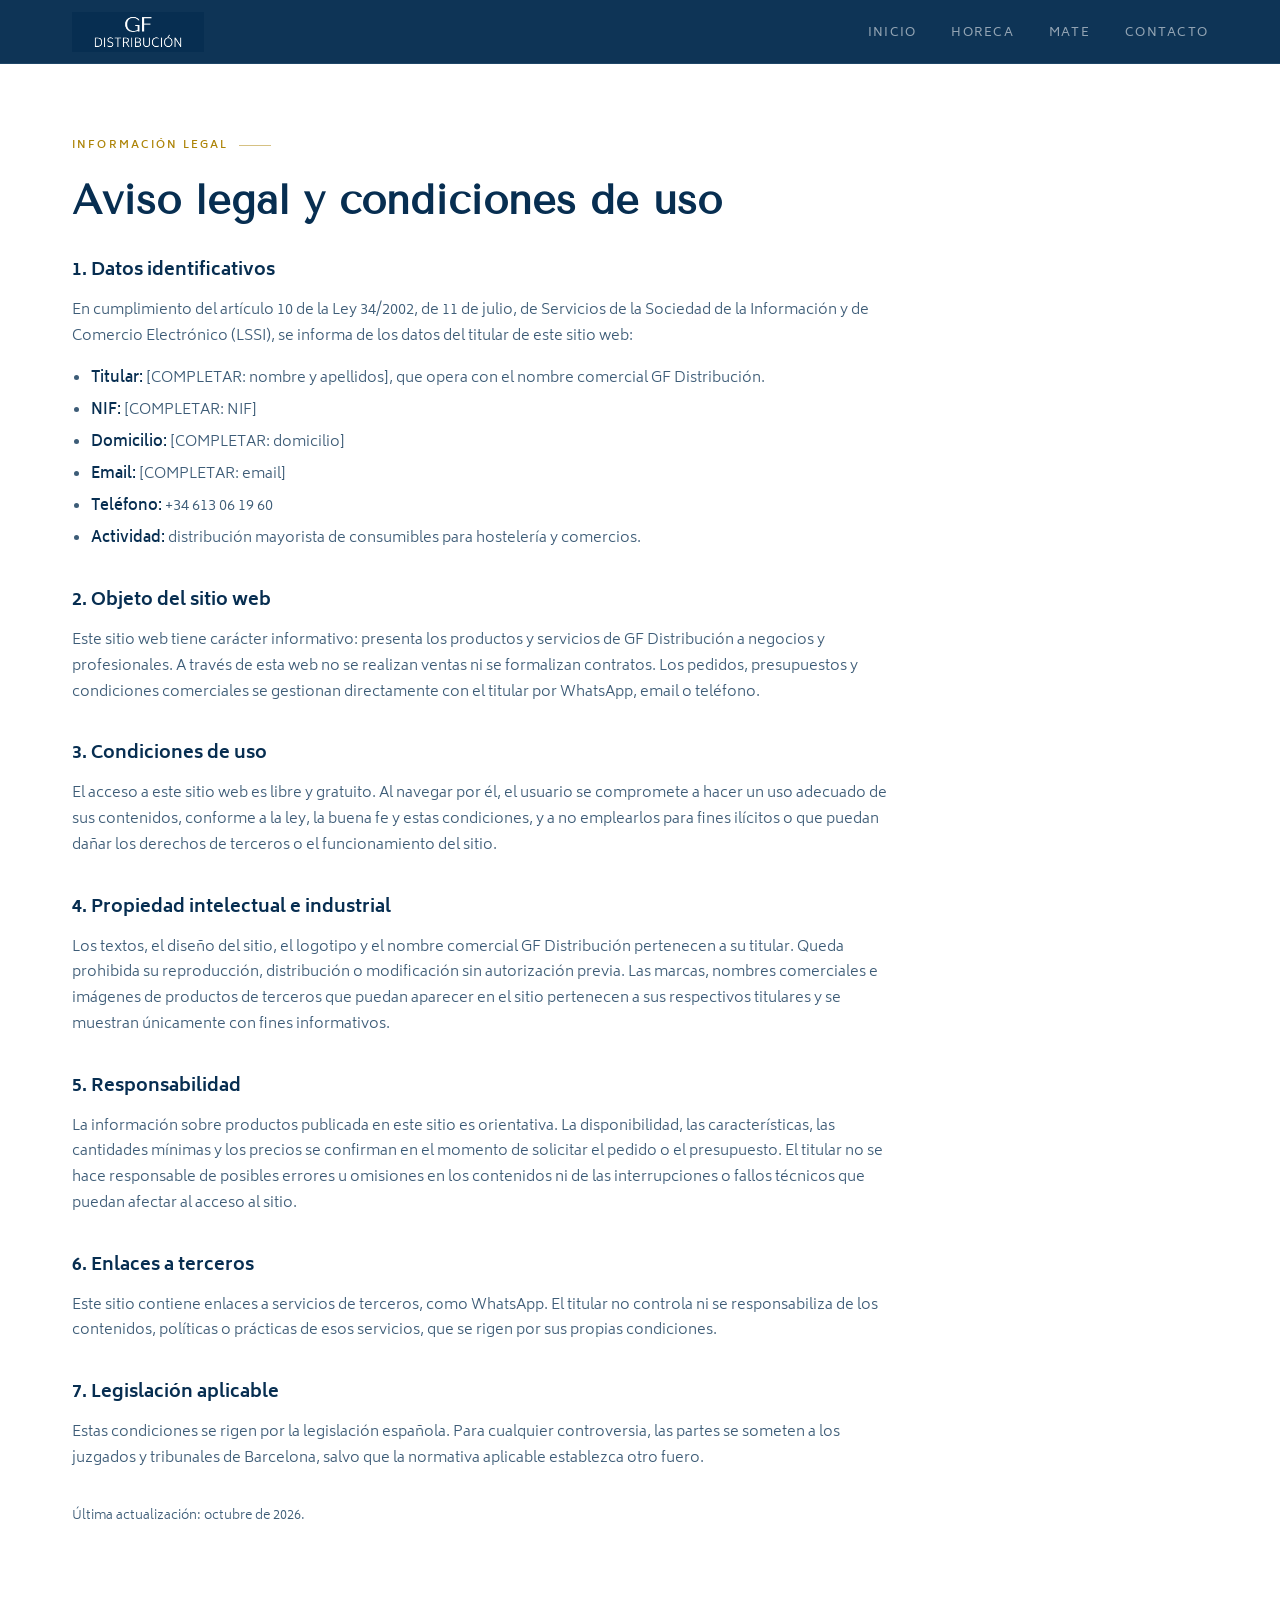
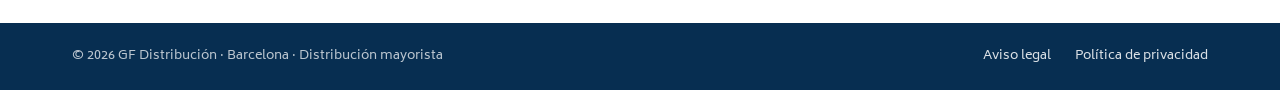
==== aviso-legal.html @ ede57067 "Add files via upload" ====
<!DOCTYPE html>
<html lang="es">
<head>
  <meta charset="UTF-8">
  <meta name="viewport" content="width=device-width, initial-scale=1.0">
  <link rel="icon" href="img/Corporativo/Icono_web_rounded.png" type="image/png">
  <link rel="shortcut icon" href="img/Corporativo/Icono_web_rounded.png" type="image/png">
  <title>Aviso legal — GF Distribución</title>
  <meta name="description" content="Aviso legal y condiciones de uso del sitio web de GF Distribución.">
  <meta name="robots" content="noindex, follow">
  <meta name="theme-color" content="#072e51">
  <link rel="preconnect" href="https://fonts.googleapis.com">
  <link href="https://fonts.googleapis.com/css2?family=Biryani:wght@300;400;500;600;700&family=Tenor+Sans:wght@400;500;600;700&display=swap" rel="stylesheet">
  <link rel="stylesheet" href="styles.css">
</head>
<body>
  <nav>
    <div class="nav-logo"><img src="img/Corporativo/Logo.png" alt="GF Distribución"></div>
    <button class="nav-hamburger" id="hamburger" aria-label="Abrir menú">
      <span></span>
      <span></span>
      <span></span>
    </button>
    <ul class="nav-links">
      <li><a href="index.html">Inicio</a></li>
      <li><a href="horeca.html">HORECA</a></li>
      <li><a href="mate.html">Mate</a></li>
      <li><a href="contacto.html">Contacto</a></li>
    </ul>
  </nav>

  <div class="nav-menu-mobile" id="mobileMenu">
    <a href="index.html">Inicio</a>
    <a href="horeca.html">HORECA</a>
    <a href="mate.html">Mate</a>
    <a href="contacto.html">Contacto</a>
  </div>

  <main>
  <section class="legal">
    <div class="eyebrow">Información legal</div>
    <h1 class="page-title">Aviso legal y condiciones de uso</h1>
    <div class="legal-content">
      <h2>1. Datos identificativos</h2>
      <p>En cumplimiento del artículo 10 de la Ley 34/2002, de 11 de julio, de Servicios de la Sociedad de la Información y de Comercio Electrónico (LSSI), se informa de los datos del titular de este sitio web:</p>
      <ul>
        <li><strong>Titular:</strong> [COMPLETAR: nombre y apellidos], que opera con el nombre comercial GF Distribución.</li>
        <li><strong>NIF:</strong> [COMPLETAR: NIF]</li>
        <li><strong>Domicilio:</strong> [COMPLETAR: domicilio]</li>
        <li><strong>Email:</strong> [COMPLETAR: email]</li>
        <li><strong>Teléfono:</strong> +34 613 06 19 60</li>
        <li><strong>Actividad:</strong> distribución mayorista de consumibles para hostelería y comercios.</li>
      </ul>

      <h2>2. Objeto del sitio web</h2>
      <p>Este sitio web tiene carácter informativo: presenta los productos y servicios de GF Distribución a negocios y profesionales. A través de esta web no se realizan ventas ni se formalizan contratos. Los pedidos, presupuestos y condiciones comerciales se gestionan directamente con el titular por WhatsApp, email o teléfono.</p>

      <h2>3. Condiciones de uso</h2>
      <p>El acceso a este sitio web es libre y gratuito. Al navegar por él, el usuario se compromete a hacer un uso adecuado de sus contenidos, conforme a la ley, la buena fe y estas condiciones, y a no emplearlos para fines ilícitos o que puedan dañar los derechos de terceros o el funcionamiento del sitio.</p>

      <h2>4. Propiedad intelectual e industrial</h2>
      <p>Los textos, el diseño del sitio, el logotipo y el nombre comercial GF Distribución pertenecen a su titular. Queda prohibida su reproducción, distribución o modificación sin autorización previa. Las marcas, nombres comerciales e imágenes de productos de terceros que puedan aparecer en el sitio pertenecen a sus respectivos titulares y se muestran únicamente con fines informativos.</p>

      <h2>5. Responsabilidad</h2>
      <p>La información sobre productos publicada en este sitio es orientativa. La disponibilidad, las características, las cantidades mínimas y los precios se confirman en el momento de solicitar el pedido o el presupuesto. El titular no se hace responsable de posibles errores u omisiones en los contenidos ni de las interrupciones o fallos técnicos que puedan afectar al acceso al sitio.</p>

      <h2>6. Enlaces a terceros</h2>
      <p>Este sitio contiene enlaces a servicios de terceros, como WhatsApp. El titular no controla ni se responsabiliza de los contenidos, políticas o prácticas de esos servicios, que se rigen por sus propias condiciones.</p>

      <h2>7. Legislación aplicable</h2>
      <p>Estas condiciones se rigen por la legislación española. Para cualquier controversia, las partes se someten a los juzgados y tribunales de Barcelona, salvo que la normativa aplicable establezca otro fuero.</p>

      <p class="legal-updated">Última actualización: octubre de 2026.</p>
    </div>
  </section>

  <script>
    const hamburger = document.getElementById('hamburger');
    const mobileMenu = document.getElementById('mobileMenu');
    hamburger.addEventListener('click', () => {
      hamburger.classList.toggle('active');
      mobileMenu.classList.toggle('active');
    });
    document.querySelectorAll('.nav-menu-mobile a').forEach(link => {
      link.addEventListener('click', () => {
        hamburger.classList.remove('active');
        mobileMenu.classList.remove('active');
      });
    });
  </script>
  </main>
  <footer class="site-footer-bar">
    <div class="footer-brand">© 2026 GF Distribución · Barcelona · Distribución mayorista</div>
    <div class="footer-links">
      <a href="aviso-legal.html">Aviso legal</a>
      <a href="privacidad.html">Política de privacidad</a>
    </div>
  </footer>
  <!-- Cloudflare Web Analytics --><script type='module' src='https://static.cloudflareinsights.com/beacon.min.js' data-cf-beacon='{"token": "10fd7c5ad9a94ca0a3859188e8e84e08"}'></script><!-- End Cloudflare Web Analytics -->
</body>
</html>
---- styles.css ----
:root {
  --navy: #072e51;
  --sky: #addcff;
  --white: #ffffff;
  --gold: #ad8408;
  --gold-lt: #c49a0a;
  --sky-pale: #e8f5ff;
  --mid: #0d4a7a;
  --muted: rgba(7,46,81,0.78);
  --border: rgba(7,46,81,0.09);
  --page-gutter: 4.5rem;
  --content-max: 1140px;
  --page-gutter-mobile: 1.5rem;
  --space-xxl: 5rem;
  --space-lg: 3rem;
  --space-md: 1.5rem;
  --space-sm: 1rem;
}

* {
  margin: 0;
  padding: 0;
  box-sizing: border-box;
}

html {
  scroll-behavior: smooth;
}

body {
  font-family: 'Biryani', sans-serif;
  color: var(--navy);
  overflow-x: hidden;
  background: var(--white);
}

img {
  display: block;
  max-width: 100%;
}

button,
input,
textarea,
select {
  font: inherit;
}

/* NAV */
nav {
  position: fixed;
  top: 0;
  left: 0;
  right: 0;
  z-index: 300;
  height: 64px;
  display: flex;
  align-items: center;
  justify-content: space-between;
  padding: 0 var(--page-gutter);
  background: rgba(7,46,81,0.97);
  backdrop-filter: blur(14px);
  border-bottom: 1px solid rgba(173,220,255,0.1);
}

.nav-logo {
  font-family: 'Tenor Sans', sans-serif;
  font-size: 1.45rem;
  font-weight: 700;
  color: var(--white);
  display: flex;
  align-items: center;
  gap: 0.55rem;
}

.nav-logo img {
  height: 40px;
  width: auto;
}

.nav-links {
  display: flex;
  gap: 2.2rem;
  list-style: none;
  align-items: center;
}

.nav-links a {
  font-size: 0.77rem;
  letter-spacing: 0.1em;
  text-transform: uppercase;
  font-weight: 500;
  color: rgba(255,255,255,0.55);
  text-decoration: none;
  transition: color .2s;
}

.nav-links a:hover,
.nav-links a.active {
  color: var(--sky);
}

.nav-catalog {
  background: var(--gold);
  color: var(--white) !important;
  padding: 0.52rem 1.3rem;
  border-radius: 2px;
  font-weight: 600 !important;
  transition: background .2s !important;
}

.nav-catalog:hover {
  background: var(--gold-lt) !important;
}

.nav-hamburger {
  display: none;
  flex-direction: column;
  gap: 5px;
  cursor: pointer;
  background: none;
  border: none;
  padding: 0;
  z-index: 301;
}

.nav-hamburger span {
  width: 24px;
  height: 2px;
  background: var(--white);
  border-radius: 1px;
  transition: all .3s ease;
}

.nav-hamburger.active span:nth-child(1) {
  transform: rotate(45deg) translate(10px, 10px);
}

.nav-hamburger.active span:nth-child(2) {
  opacity: 0;
}

.nav-hamburger.active span:nth-child(3) {
  transform: rotate(-45deg) translate(7px, -7px);
}

.nav-menu-mobile {
  display: none;
  position: fixed;
  top: 64px;
  left: 0;
  right: 0;
  z-index: 299;
  background: rgba(7,46,81,0.98);
  padding: 1rem;
  flex-direction: column;
  gap: 1rem;
  backdrop-filter: blur(14px);
}

.nav-menu-mobile.active {
  display: flex;
}

.nav-menu-mobile a {
  font-size: 0.85rem;
  letter-spacing: 0.1em;
  text-transform: uppercase;
  font-weight: 500;
  color: rgba(255,255,255,0.7);
  text-decoration: none;
  padding: 0.75rem 1rem;
  border-radius: 3px;
  transition: color .2s, background .2s;
}

.nav-menu-mobile a:hover {
  background: rgba(173,220,255,0.1);
  color: var(--sky);
}

.nav-menu-mobile .nav-catalog {
  background: var(--gold) !important;
  color: var(--white) !important;
  margin-top: 0.5rem;
}

/* SHARED */
.eyebrow {
  font-size: 0.67rem;
  letter-spacing: 0.2em;
  text-transform: uppercase;
  font-weight: 600;
  color: var(--gold);
  display: flex;
  align-items: center;
  gap: 0.65rem;
  margin-top: 0;
  margin-bottom: var(--space-md);
}

.eyebrow::after {
  content: '';
  width: 32px;
  height: 1px;
  background: var(--gold);
  opacity: 0.5;
}

.page-title {
  font-family: 'Tenor Sans', sans-serif;
  font-size: clamp(2.2rem, 3.2vw, 3.6rem);
  font-weight: 700;
  line-height: 1.08;
  color: var(--navy);
  margin-top: 0;
  margin-bottom: var(--space-md);
}

.page-desc {
  font-size: 0.95rem;
  line-height: 1.78;
  font-weight: 300;
  color: var(--muted);
}

.page-desc {
  margin-top: 0;
  margin-bottom: var(--space-md);
}

/* Ensure readable paragraph spacing */
p {
  margin-bottom: 1rem;
}

/* Give every section a top offset so content isn't hidden under the fixed nav */
section {
  padding: 4.5rem var(--page-gutter) 3rem;
}

/* Utility classes to replace inline paddings for consistent gutters */
.section--large {
  padding: var(--space-xxl) var(--page-gutter);
}

.pad-h-small {
  padding: 0 var(--page-gutter) var(--space-lg);
}

.section--page-gap,
.catalog-row--page-gap {
  margin-top: var(--space-lg);
  margin-bottom: var(--space-xxl);
}

/* Keep the homepage hero offset as before */
#inicio {
  padding-top: 64px;
}

.page-desc-sky {
  color: var(--muted);
}

.section-header,
.horeca-header,
.products-header,
.personalizados-content,
.mate-content,
.contacto-left,
.contacto-right {
  max-width: var(--content-max);
  margin-left: 0; /* align to section's left padding */
}

.horeca-header,
.products-header {
  display: grid;
  gap: 1.5rem;
}

.horeca-header,
.products-header {
  display: grid;
  gap: 1.5rem;
}

.section-header {
  margin-bottom: 2rem;
}

.section-header p {
  max-width: 620px;
}

.btn-sm,
.btn-primary {
  font-size: 0.8rem;
  font-weight: 600;
  letter-spacing: 0.05em;
  background: var(--gold);
  color: var(--white);
  text-decoration: none;
  padding: 0.6rem 1.4rem;
  border-radius: 2px;
  transition: background .2s;
  display: inline-flex;
  align-items: center;
}

.btn-sm:hover,
.btn-primary:hover {
  background: var(--gold-lt);
}

/* INICIO */
#inicio {
  min-height: calc(100vh - 64px);
  padding: var(--space-xxl) var(--page-gutter) var(--space-lg);
  background: var(--white);
  display: grid;
  grid-template-columns: 1fr 1fr;
  position: relative;
  overflow: hidden;
}

#inicio::before {
  display: none;
}

.inicio-left {
  display: flex;
  flex-direction: column;
  justify-content: center;
  padding: 0;
  position: relative;
  z-index: 1;
}

.inicio-tag {
  font-size: 0.67rem;
  letter-spacing: 0.18em;
  text-transform: uppercase;
  font-weight: 600;
  color: var(--gold);
  display: flex;
  align-items: center;
  gap: 0.65rem;
  margin-top: 0;
  margin-bottom: var(--space-md);
}

.inicio-tag::before {
  content: '';
  width: 26px;
  height: 1px;
  background: var(--gold);
}

.inicio-title {
  font-family: 'Tenor Sans', sans-serif;
  font-size: clamp(3rem, 4.5vw, 5rem);
  font-weight: 700;
  line-height: 1.0;
  color: var(--navy);
  margin-bottom: 2rem;
  letter-spacing: -0.01em;
}

.inicio-desc {
  font-size: 0.97rem;
  line-height: 1.8;
  font-weight: 300;
  color: var(--muted);
  max-width: 460px;
}

.inicio-desc p {
  margin-bottom: 0.9rem;
}

.inicio-desc p:last-child {
  margin-bottom: 0;
}

.inicio-meta {
  margin-top: 3rem;
  padding-top: 2.5rem;
  border-top: 1px solid rgba(173,220,255,0.1);
  font-size: 0.77rem;
  color: var(--muted);
  letter-spacing: 0.06em;
}

.inicio-right {
  display: grid;
  grid-template-columns: 1fr 1fr;
  grid-template-rows: 1fr 1fr;
  gap: 3px;
  position: relative;
  z-index: 1;
}

.hero-photo {
  overflow: hidden;
  position: relative;
}

.hero-photo img {
  width: 100%;
  height: 100%;
  object-fit: cover;
  transition: transform .7s;
}

.hero-photo:hover img {
  transform: scale(1.05);
}

.hero-photo-label {
  position: absolute;
  bottom: 0;
  left: 0;
  right: 0;
  padding: 0.55rem 0.9rem;
  background: linear-gradient(to top, rgba(255,255,255,0.92), transparent);
  font-size: 0.62rem;
  letter-spacing: 0.14em;
  text-transform: uppercase;
  color: var(--navy);
  font-weight: 600;
}

/* CARD GRIDS */
.group-grid,
.products-grid,
.value-cards,
.mate-group-grid,
.catalog-row {
  display: grid;
  gap: 1rem;
  max-width: var(--content-max);
  margin-left: 0; /* align to section gutter */
}

.group-grid {
  grid-template-columns: repeat(5, 1fr);
  background: var(--white);
  border: 1px solid var(--border);
  border-radius: 4px;
  overflow: hidden;
}

.group-card {
  background: var(--white);
  padding: 1.6rem 1.4rem 1.8rem;
  display: flex;
  flex-direction: column;
  align-items: center;
  text-align: center;
  cursor: default;
}

.group-card:hover .group-card-photo {
  transform: scale(1.02);
}

.group-card-photo {
  width: 100%;
  aspect-ratio: 1/1;
  object-fit: contain;
  background: var(--white);
  border-radius: 2px;
  margin-bottom: 1.1rem;
  transition: transform .3s;
  display: block;
}

.group-section-header {
  grid-column: 1 / -1;
  background: var(--sky-pale);
  padding: 0.85rem 1.2rem;
  font-weight: 700;
  color: var(--navy);
  border-bottom: 1px solid var(--border);
  display: flex;
  align-items: center;
  gap: 0.8rem;
}

.group-label {
  font-size: 0.65rem;
  letter-spacing: 0.12em;
  text-transform: uppercase;
  color: var(--gold);
  font-weight: 600;
  margin-bottom: 0.35rem;
}

.group-name,
.mate-group-name,
.value-card-title {
  font-family: 'Tenor Sans', sans-serif;
  font-size: 0.98rem;
  font-weight: 600;
  color: var(--navy);
  line-height: 1.3;
}

.value-cards {
  grid-template-columns: repeat(3, minmax(0, 1fr));
}

.value-card {
  padding: 1.7rem;
  background: var(--white);
  border: 1px solid var(--border);
  border-radius: 8px;
  text-align: center;
  min-height: 190px;
  display: flex;
  flex-direction: column;
  justify-content: center;
}

.value-card-icon {
  font-size: 2rem;
  margin-bottom: 1rem;
}

.value-card-text {
  margin-top: 0.8rem;
  color: var(--muted);
  line-height: 1.7;
  font-size: 0.95rem;
}

.products-grid {
  grid-template-columns: repeat(4, 1fr);
  max-width: var(--content-max);
  margin-left: 0;
}

.pcard {
  background: var(--white);
  border-radius: 3px;
  overflow: hidden;
  border: 1px solid var(--border);
  transition: transform .28s, box-shadow .28s;
  display: flex;
  flex-direction: column;
}

.pcard:hover {
  transform: translateY(-4px);
  box-shadow: 0 16px 40px rgba(7,46,81,0.09);
}

.pcard-img {
  width: 100%;
  aspect-ratio: 1/1;
  display: flex;
  align-items: center;
  justify-content: center;
  overflow: hidden;
  background: var(--sky-pale);
}

.pcard-img img {
  max-width: 100%;
  max-height: 100%;
  object-fit: contain;
  transition: transform .5s;
}

.pcard:hover .pcard-img img {
  transform: scale(1.07);
}

.pcard-body {
  padding: 1.1rem 1.2rem 1.4rem;
}

.pcard-cat {
  font-size: 0.63rem;
  letter-spacing: 0.1em;
  text-transform: uppercase;
  color: var(--gold);
  font-weight: 600;
  margin-bottom: 0.35rem;
}

.pcard-desc,
.mate-group-sub {
  font-size: 0.77rem;
  color: var(--muted);
  line-height: 1.5;
}

.catalog-row {
  margin-top: 2rem;
  padding: 1.5rem var(--page-gutter);
  background: rgba(7,46,81,0.06);
  border-radius: 3px;
  display: flex;
  align-items: center;
  justify-content: space-between;
  gap: 2rem;
}

.catalog-row p {
  font-size: 0.88rem;
  color: var(--navy);
  font-weight: 300;
}

.catalog-row strong {
  color: var(--navy);
  font-weight: 500;
}

.mate-visual,
.personalizados-visual,
.hero-photo {
  position: relative;
  overflow: hidden;
}

.mate-visual img,
.personalizados-visual img {
  width: 100%;
  height: 100%;
  object-fit: cover;
  transition: filter .5s;
}

.mate-visual-overlay,
.personalizados-visual-overlay {
  position: absolute;
  inset: 0;
  background: transparent;
  pointer-events: none;
}

.personalizados-content,
.mate-content,
.contacto-left,
.contacto-right {
  display: flex;
  flex-direction: column;
  justify-content: center;
  padding: var(--space-xxl) 0;
}

.personalizados-content,
.mate-content {
  border: none;
}

#contacto {
  display: grid;
  grid-template-columns: repeat(2, minmax(0, 1fr));
  gap: var(--space-lg);
  align-items: start;
}

#mate,
#personalizados {
  display: grid;
  grid-template-columns: repeat(2, minmax(0, 1fr));
  gap: var(--space-lg);
  align-items: center;
}

.mate-group-grid {
  display: grid;
  grid-template-columns: repeat(2, 1fr);
  gap: 1px;
  background: var(--border);
  border: 1px solid var(--border);
  border-radius: 4px;
  overflow: hidden;
  margin-bottom: 2rem;
  max-width: var(--content-max);
  width: 100%;
  margin-left: 0;
}

.mate-group-card {
  background: var(--white);
  padding: 1.4rem 1.4rem 1.6rem;
  display: flex;
  align-items: center;
  gap: 1.4rem;
  transition: background .22s;
}

.mate-group-card:hover {
  background: var(--sky-pale);
}

.mate-group-image {
  width: 100px;
  height: 100px;
  flex-shrink: 0;
  margin-top: 0;
  object-fit: cover;
  border-radius: 12px;
}

.mate-note {
  font-size: 0.82rem;
  color: var(--navy);
  line-height: 1.65;
  padding: 1rem 1.2rem;
  border-left: 3px solid var(--sky);
  background: var(--sky-pale);
  border-radius: 0 3px 3px 0;
}

.contacto-left,
.contacto-right {
  position: relative;
  z-index: 1;
  background: rgba(255,255,255,0.98);
}

.contacto-left {
  display: flex;
  flex-direction: column;
  justify-content: center;
  padding: var(--space-xxl) var(--page-gutter);
}

.contacto-right {
  display: flex;
  flex-direction: column;
  justify-content: center;
  align-items: flex-start;
  padding: var(--space-xxl) var(--page-gutter);
}

.contact-methods {
  display: flex;
  flex-direction: row;
  gap: 1.2rem;
  width: 100%;
  max-width: 720px;
  align-items: center;
  margin: 0;
}

/* Center contact methods horizontally and allow wrapping */
.contact-methods {
  justify-content: center;
  margin-left: auto;
  margin-right: auto;
  flex-wrap: wrap;
}

.citem {
  width: auto;
  min-width: 220px;
}

.citem {
  display: flex;
  align-items: center;
  gap: 1.1rem;
  text-decoration: none;
  width: 100%;
  background: rgba(255,255,255,0.96);
  border: 1px solid rgba(7,46,81,0.12);
  padding: 1rem 1.3rem;
  border-radius: 3px;
  transition: border-color .2s, background .2s;
}

.citem:hover {
  border-color: rgba(7,46,81,0.16);
  background: rgba(7,46,81,0.04);
}

.cicon {
  width: 40px;
  height: 40px;
  border-radius: 50%;
  display: flex;
  align-items: center;
  justify-content: center;
  font-size: 0.92rem;
  flex-shrink: 0;
}

.cicon-wa {
  background: #25D366;
}

.cicon-mail {
  background: var(--gold);
}

.cicon-tel {
  background: var(--mid);
  border: 1px solid rgba(173,220,255,0.12);
}

.clabel {
  font-size: 0.61rem;
  letter-spacing: 0.1em;
  text-transform: uppercase;
  color: rgba(7,46,81,0.65);
  margin-bottom: 0.1rem;
}

.cvalue {
  font-size: 0.9rem;
  font-weight: 500;
  color: var(--navy);
}

.footer-strip {
  position: static;
  padding: 1rem 4.5rem;
  border-top: 1px solid rgba(7,46,81,0.08);
  display: flex;
  justify-content: flex-end;
  align-items: center;
  gap: 1rem;
  font-size: 0.71rem;
  color: rgba(7,46,81,0.6);
}

/* Fixed small site footer (corner) */
.site-footer {
  position: fixed;
  right: 18px;
  bottom: 12px;
  z-index: 600;
  background: rgba(255,255,255,0.98);
  border: 1px solid var(--border);
  padding: 0.55rem 0.9rem;
  border-radius: 8px;
  font-size: 0.82rem;
  color: rgba(7,46,81,0.65);
  box-shadow: 0 6px 18px rgba(7,46,81,0.06);
  display: flex;
  gap: 0.8rem;
  align-items: center;
}

/* CONTACT FORM */
.contact-form {
  display: grid;
  gap: 1rem;
  width: 100%;
  max-width: 520px;
}

.form-field,
.form-textarea {
  width: 100%;
  border: 1px solid rgba(7,46,81,0.12);
  border-radius: 4px;
  padding: 0.95rem 1rem;
  background: rgba(255,255,255,0.95);
  color: var(--navy);
}

.form-field:focus,
.form-textarea:focus {
  outline: 2px solid rgba(173,220,255,0.6);
}

.form-textarea {
  min-height: 160px;
  resize: vertical;
}

.form-submit {
  width: fit-content;
}

/* RESPONSIVE */
@media(max-width: 960px) {
  nav {
    padding: 0 var(--page-gutter-mobile);
  }

  .nav-links {
    display: none;
  }

  .nav-hamburger {
    display: flex;
  }

  #inicio,
  #mate,
  #contacto,
  #personalizados,
  .page-hero,
  #horeca,
  #horeca-productos {
    display: grid;
    grid-template-columns: 1fr;
    min-height: auto;
    padding: var(--space-lg) var(--page-gutter-mobile);
  }

  .inicio-right,
  .mate-visual,
  .personalizados-visual {
    min-height: auto;
    width: 100%;
  }

  .inicio-left,
  .mate-content,
  .personalizados-content,
  .contacto-left,
  .contacto-right,
  .horeca-header,
  .products-header,
  .personalizados-content,
  .mate-content {
    padding: var(--space-lg) 0;
    width: 100%;
  }

  .group-grid {
    grid-template-columns: repeat(3, 1fr);
  }

  .products-grid {
    grid-template-columns: 1fr 1fr;
  }

  .catalog-row {
    padding: 1.5rem var(--page-gutter-mobile);
    flex-direction: column;
    text-align: center;
    gap: 1rem;
  }

  .section--large {
    padding: var(--space-xxl) var(--page-gutter-mobile);
  }

  .pad-h-small {
    padding: 0 var(--page-gutter-mobile) var(--space-lg);
  }

  .footer-strip {
    padding: var(--space-sm) var(--page-gutter-mobile);
    flex-direction: column;
    gap: 0.5rem;
    text-align: center;
  }

  .site-footer {
    display: none;
  }

  .value-cards {
    grid-template-columns: 1fr;
  }
}

@media(max-width: 580px) {
  .group-grid {
    grid-template-columns: repeat(2, 1fr);
  }

  .mate-group-grid {
    grid-template-columns: 1fr;
  }

  .products-grid {
    grid-template-columns: 1fr;
  }

  #mate,
  #personalizados,
  #contacto {
    grid-template-columns: 1fr;
  }

  .catalog-row {
    padding: 1.5rem var(--page-gutter-mobile);
  }
}

/* CTA principal bajo el encabezado */
.header-cta {
  margin-top: 1.5rem;
  margin-bottom: 2.5rem;
  width: fit-content;
  justify-self: start;
  align-self: flex-start;
  font-size: 0.95rem;
  padding: 0.85rem 1.6rem;
}

.page-lead {
  font-size: 1.1rem;
  font-weight: 500;
}

/* Encabezado HORECA en dos columnas */
.horeca-hero {
  display: grid;
  grid-template-columns: minmax(0, 1.15fr) minmax(0, 1fr);
  gap: var(--space-lg);
  align-items: center;
  max-width: var(--content-max);
  margin-bottom: var(--space-xxl);
}

.horeca-hero .horeca-header {
  display: block;
}

.horeca-hero .page-desc {
  margin-bottom: 1rem;
}

.horeca-hero .page-lead {
  margin-bottom: 1.25rem;
}

.horeca-hero .header-cta {
  margin-bottom: 0;
}

.horeca-hero-visual img {
  width: 100%;
  aspect-ratio: 1 / 1;
  object-fit: cover;
  border-radius: 4px;
}

/* Tarjetas de grupos con lista de productos */
.group-grid {
  grid-template-columns: repeat(4, 1fr);
}

.group-items {
  font-size: 0.75rem;
  line-height: 1.5;
  color: var(--muted);
  margin-top: 0.4rem;
}

.group-card--link {
  text-decoration: none;
  color: inherit;
  cursor: pointer;
}

.group-card--link:hover .group-name {
  color: var(--gold);
}

@media(max-width: 960px) {
  .horeca-hero {
    grid-template-columns: 1fr;
    gap: var(--space-md);
    margin-bottom: var(--space-lg);
  }

  .horeca-hero .horeca-header {
    padding-bottom: 0;
  }

  .horeca-hero-visual img {
    aspect-ratio: 4 / 3;
  }

  .group-grid {
    grid-template-columns: repeat(2, 1fr);
  }
}

/* Al llegar desde la portada, que el título del grupo no quede tapado por el menú fijo */
.group-section-header {
  scroll-margin-top: 80px;
}

/* ===== Alineación general: contenido centrado con el mismo ancho en todas las páginas ===== */
:root {
  --content-max: 1240px;
  --side: max(var(--page-gutter), calc((100% - var(--content-max)) / 2));
}

body {
  min-height: 100vh;
  display: flex;
  flex-direction: column;
}

main {
  flex: 1;
}

nav,
main > section {
  padding-left: var(--side) !important;
  padding-right: var(--side) !important;
}

.section-header,
.horeca-header,
.products-header,
.personalizados-content,
.mate-content,
.contacto-left,
.contacto-right,
.group-grid,
.products-grid,
.value-cards,
.mate-group-grid,
.catalog-row,
.horeca-hero {
  max-width: none;
}

/* Mate: bloque de productos sin franja gris ni hueco bajo el título */
main > section.section-header {
  padding-bottom: 0;
}

main > section.mate-group-grid {
  margin: 0 var(--side) var(--space-xxl) !important;
  padding: 0 !important;
  width: auto;
}

/* Contacto alineado con el resto de secciones */
.contacto-left,
.contacto-right {
  padding-left: 0;
  padding-right: 0;
}

/* HORECA: separar el encabezado de la barra superior */
@media (min-width: 961px) {
  #horeca {
    padding-top: 8.5rem;
  }
}

/* ===== Pie de página tipo barra ===== */
.site-footer-bar {
  background: var(--navy);
  color: rgba(255,255,255,0.72);
  padding: 1.4rem var(--side);
  display: flex;
  justify-content: space-between;
  align-items: center;
  gap: 1rem 2rem;
  flex-wrap: wrap;
  font-size: 0.8rem;
}

.footer-links {
  display: flex;
  gap: 1.5rem;
}

.site-footer-bar a {
  color: rgba(255,255,255,0.85);
  text-decoration: none;
}

.site-footer-bar a:hover {
  color: var(--white);
  text-decoration: underline;
}

/* ===== Páginas legales ===== */
main > section.legal {
  padding-top: 8.5rem;
  padding-bottom: var(--space-xxl);
}

.legal-content {
  max-width: 820px;
}

.legal-content h2 {
  font-size: 1.1rem;
  font-weight: 700;
  color: var(--navy);
  margin: 2rem 0 0.75rem;
}

.legal-content p,
.legal-content li {
  font-size: 0.92rem;
  line-height: 1.75;
  font-weight: 300;
  color: var(--muted);
}

.legal-content ul {
  padding-left: 1.2rem;
  margin-bottom: 1rem;
}

.legal-content li {
  margin-bottom: 0.4rem;
}

.legal-content strong {
  font-weight: 600;
  color: var(--navy);
}

.legal-content a {
  color: var(--mid);
}

.legal-updated {
  margin-top: 2rem;
  font-size: 0.8rem !important;
}

@media (max-width: 960px) {
  :root {
    --side: var(--page-gutter-mobile);
  }

  main > section.legal {
    padding-top: 6rem;
  }

  .site-footer-bar {
    flex-direction: column;
    text-align: center;
  }
}
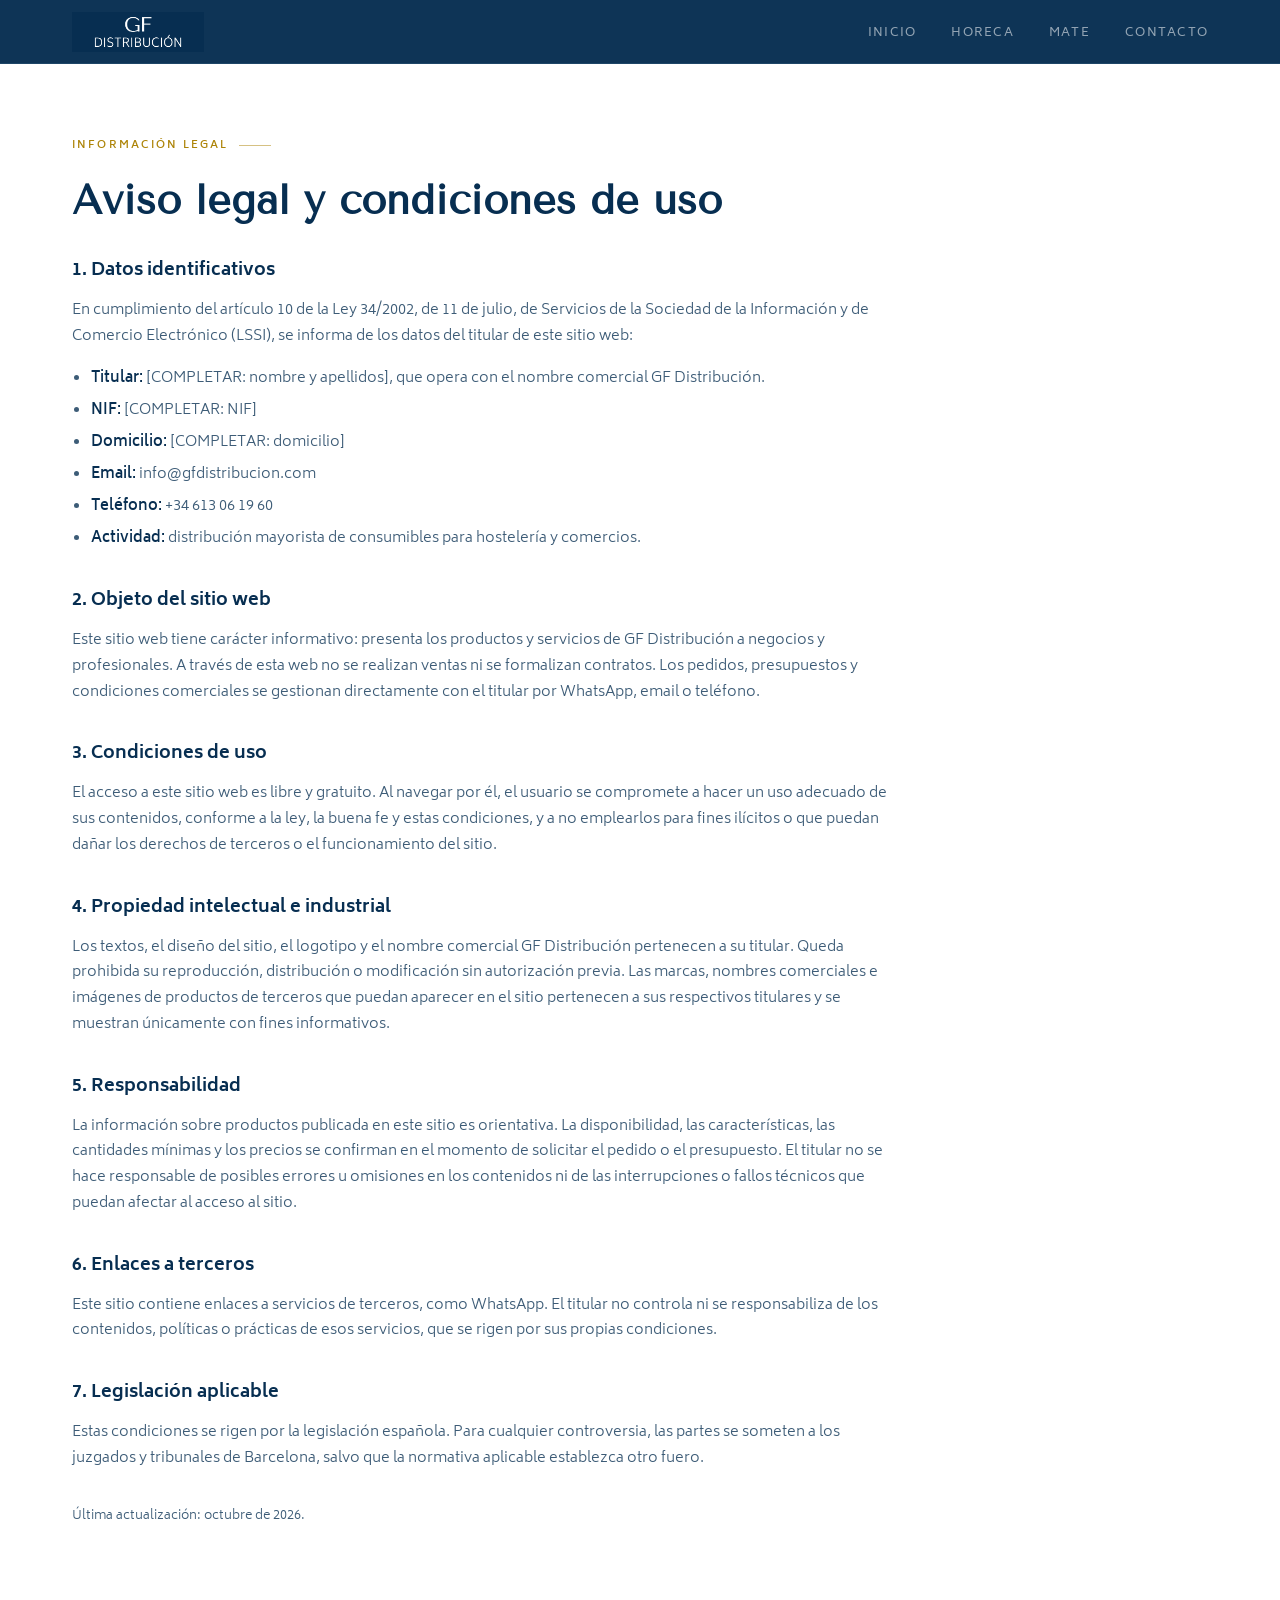
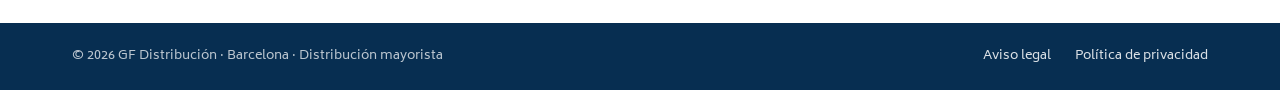
==== commit d0fd2967: "MAil" ====
--- a/aviso-legal.html
+++ b/aviso-legal.html
@@ -47,7 +47,7 @@
         <li><strong>Titular:</strong> [COMPLETAR: nombre y apellidos], que opera con el nombre comercial GF Distribución.</li>
         <li><strong>NIF:</strong> [COMPLETAR: NIF]</li>
         <li><strong>Domicilio:</strong> [COMPLETAR: domicilio]</li>
-        <li><strong>Email:</strong> [COMPLETAR: email]</li>
+        <li><strong>Email:</strong> info@gfdistribucion.com</li>
         <li><strong>Teléfono:</strong> +34 613 06 19 60</li>
         <li><strong>Actividad:</strong> distribución mayorista de consumibles para hostelería y comercios.</li>
       </ul>
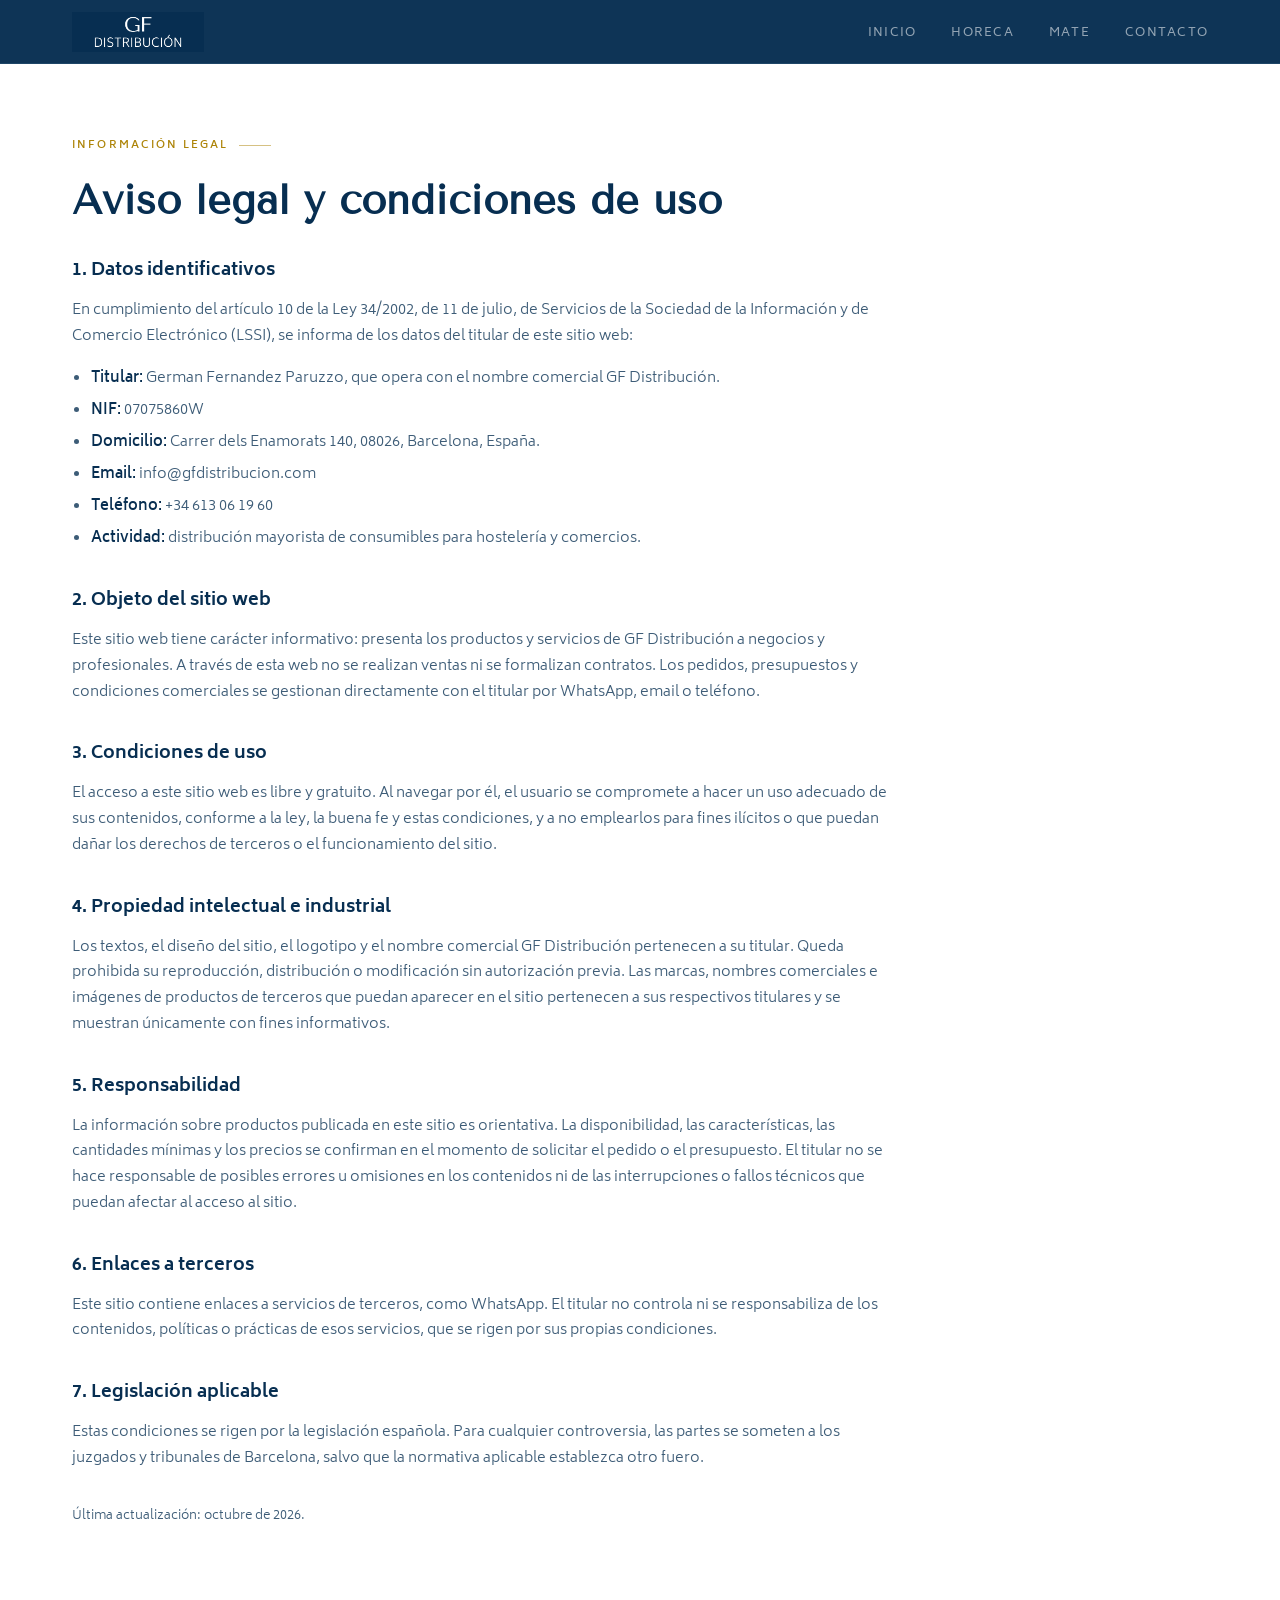
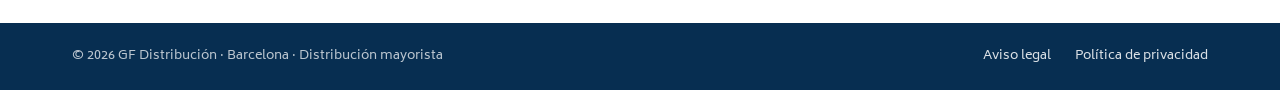
==== commit 9b84515f: "Revise legal notice and update contact information Updated legal information and contact details in " ====
--- a/aviso-legal.html
+++ b/aviso-legal.html
@@ -44,9 +44,9 @@
       <h2>1. Datos identificativos</h2>
       <p>En cumplimiento del artículo 10 de la Ley 34/2002, de 11 de julio, de Servicios de la Sociedad de la Información y de Comercio Electrónico (LSSI), se informa de los datos del titular de este sitio web:</p>
       <ul>
-        <li><strong>Titular:</strong> [COMPLETAR: nombre y apellidos], que opera con el nombre comercial GF Distribución.</li>
-        <li><strong>NIF:</strong> [COMPLETAR: NIF]</li>
-        <li><strong>Domicilio:</strong> [COMPLETAR: domicilio]</li>
+        <li><strong>Titular:</strong> German Fernandez Paruzzo, que opera con el nombre comercial GF Distribución.</li>
+        <li><strong>NIF:</strong> 07075860W</li>
+        <li><strong>Domicilio:</strong> Carrer dels Enamorats 140, 08026, Barcelona, España.</li>
         <li><strong>Email:</strong> info@gfdistribucion.com</li>
         <li><strong>Teléfono:</strong> +34 613 06 19 60</li>
         <li><strong>Actividad:</strong> distribución mayorista de consumibles para hostelería y comercios.</li>
--- a/styles.css
+++ b/styles.css
@@ -1241,3 +1241,24 @@
     text-align: center;
   }
 }
+
+/* Inicio: título más contenido y separación con las fotos */
+#inicio {
+  column-gap: var(--space-lg);
+}
+
+.inicio-title {
+  font-size: clamp(2.3rem, 3.2vw, 3.2rem);
+  line-height: 1.1;
+  margin-bottom: 1.6rem;
+  max-width: 20ch;
+}
+
+.inicio-desc {
+  max-width: 520px;
+}
+
+.inicio-meta {
+  margin-top: 2rem;
+  padding-top: 1.5rem;
+}
